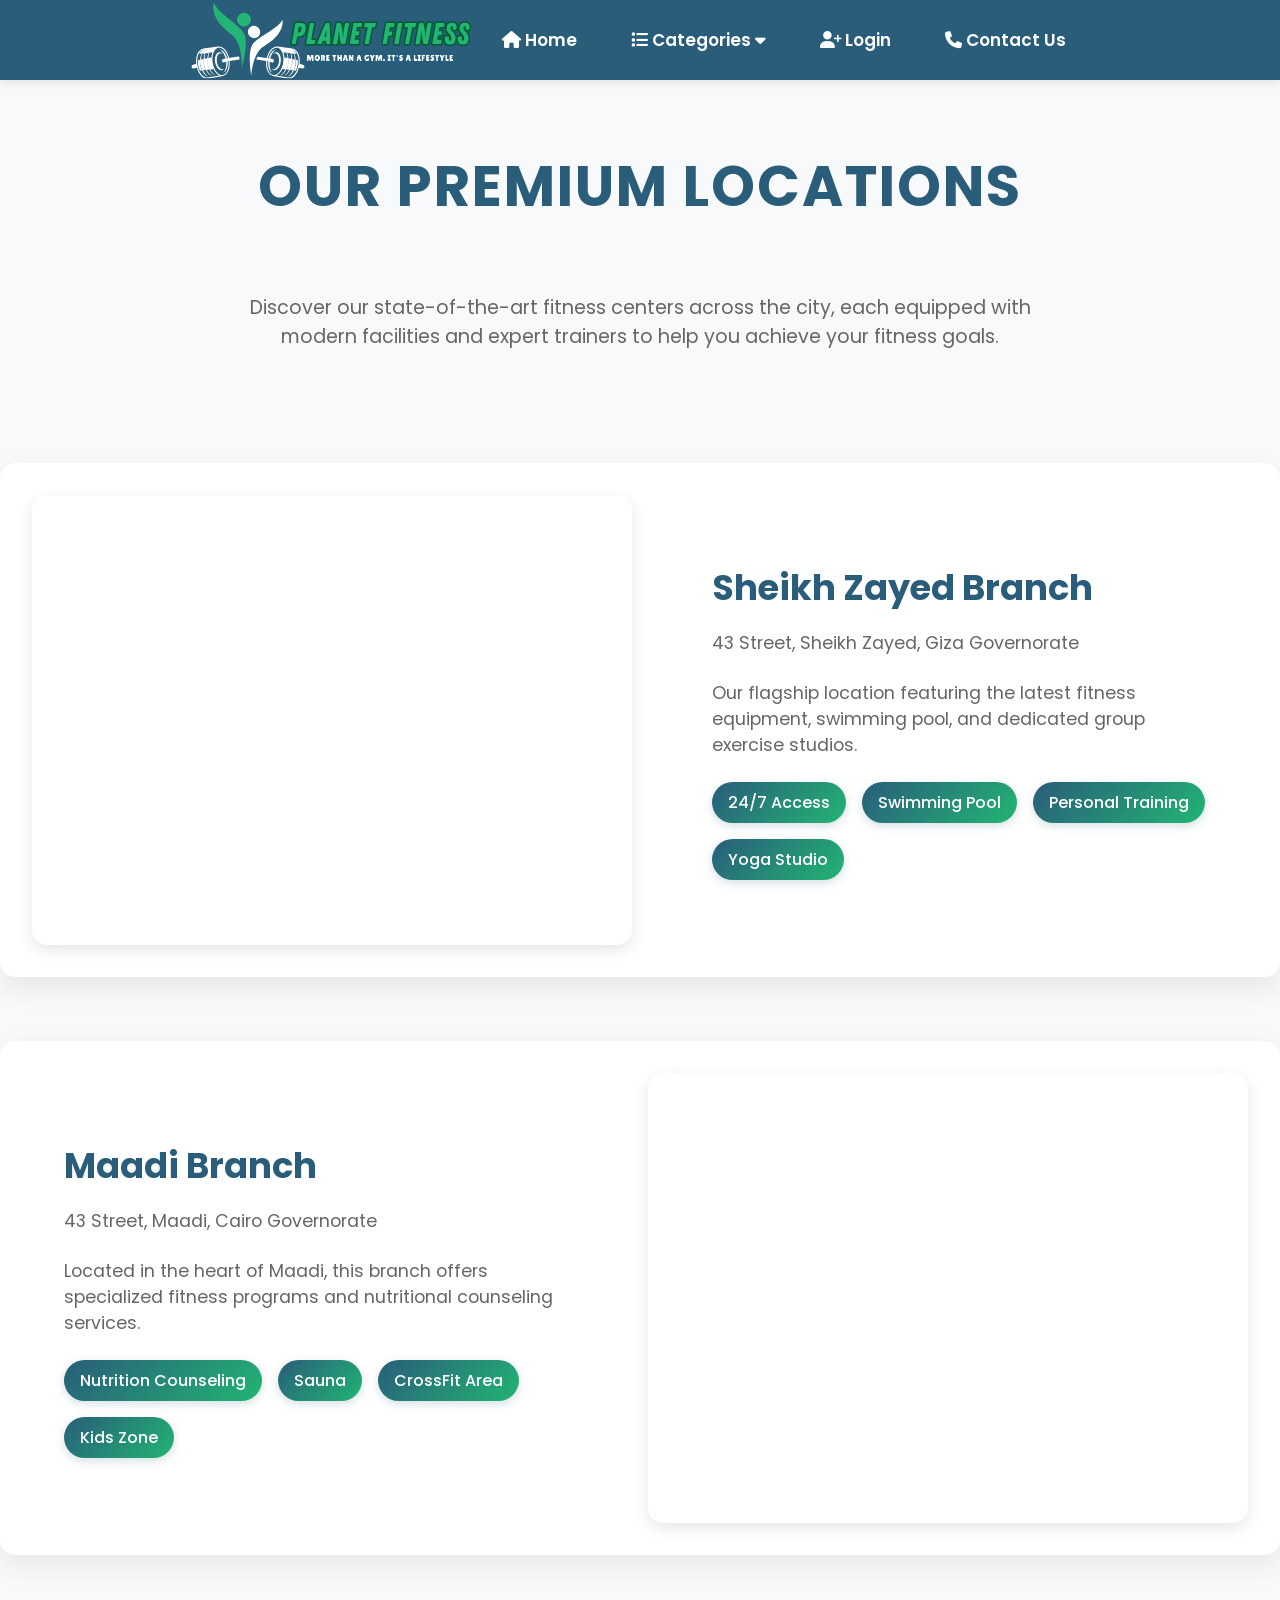
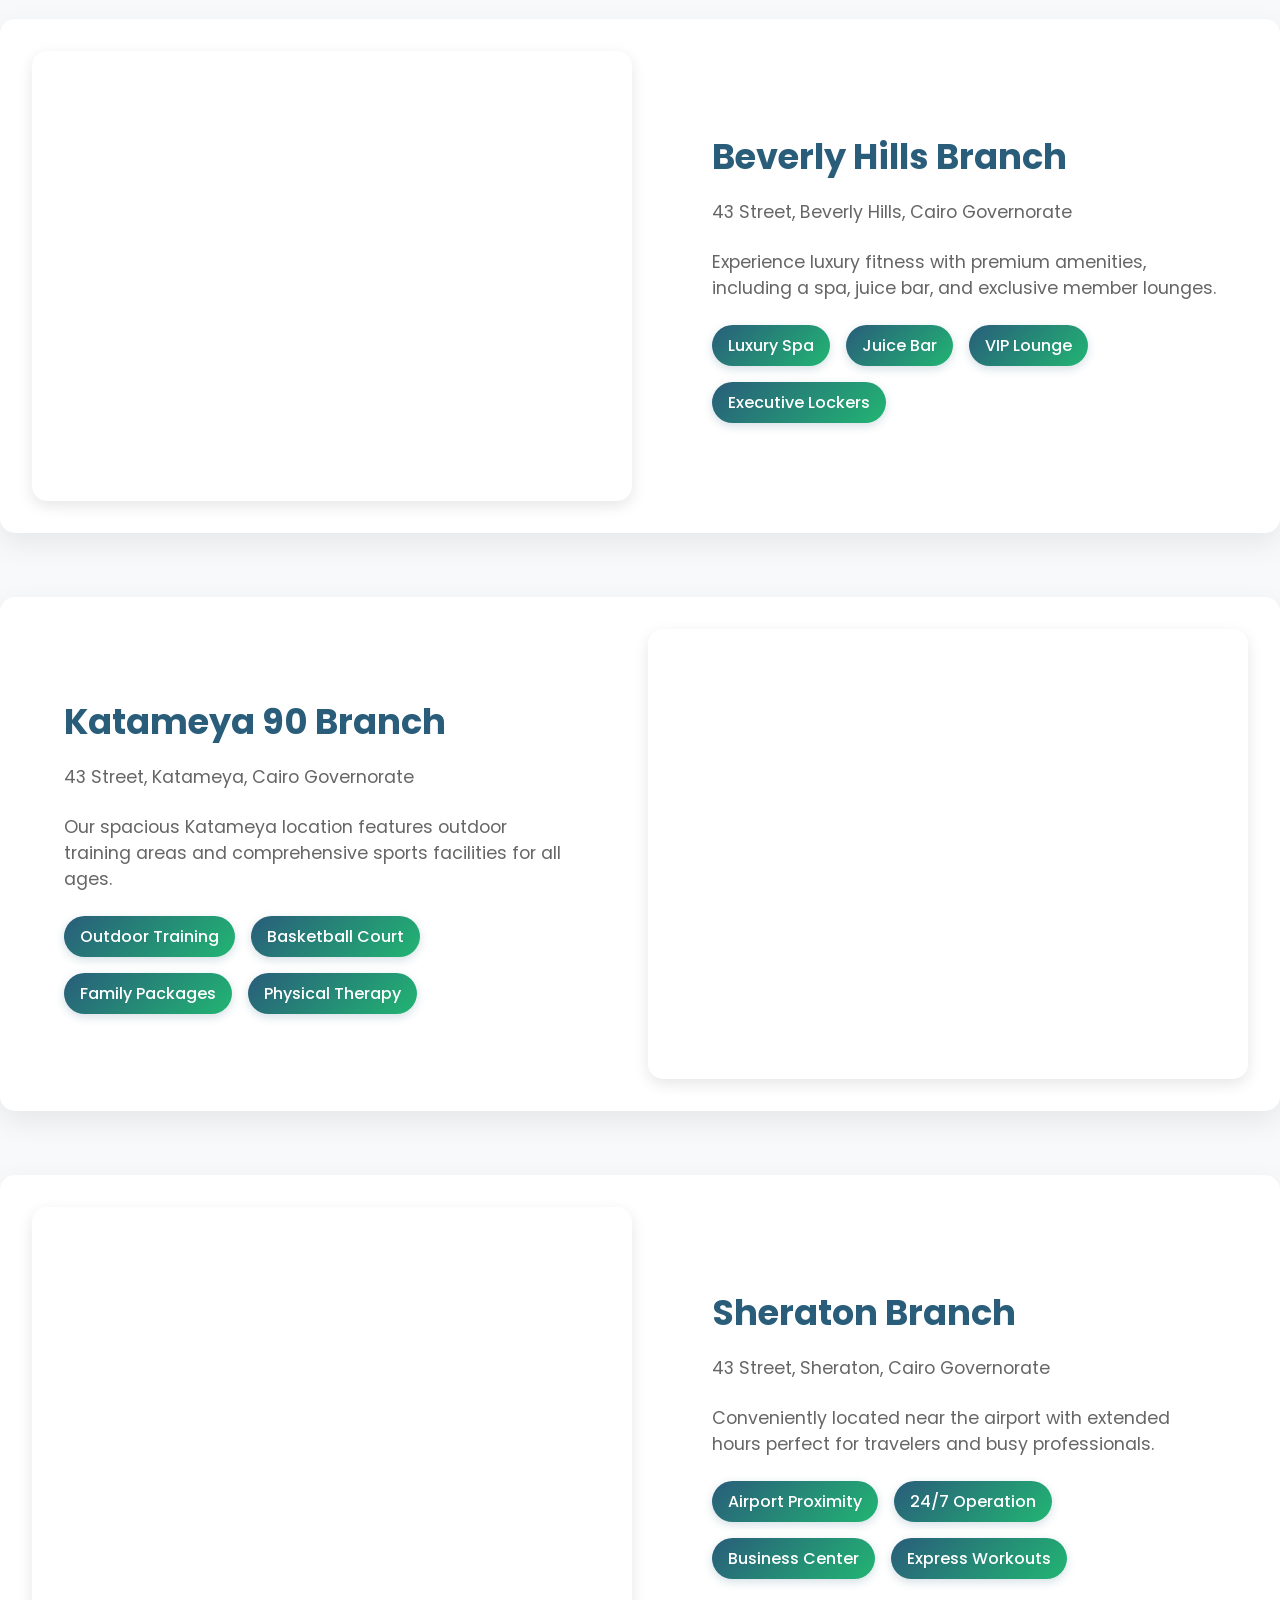
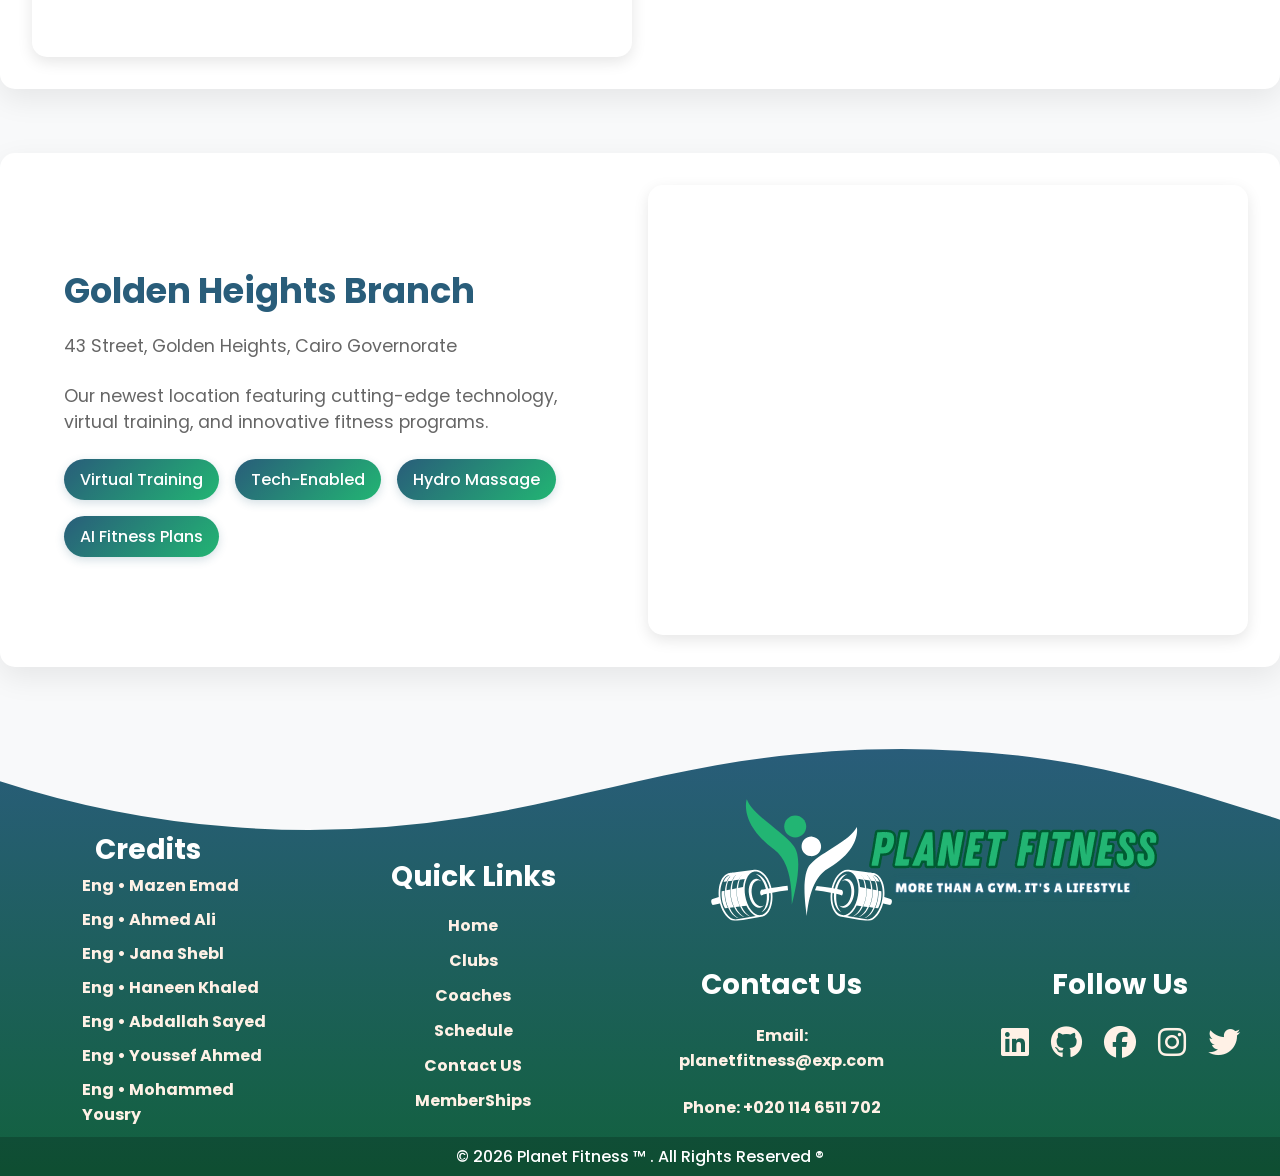
==== clubs/clubs.html @ 8f84c015 "Initial commit" ====
<!DOCTYPE html>
<html lang="en">
<head>
    <meta charset="UTF-8">
    <meta name="viewport" content="width=device-width, initial-scale=1.0">
    <title>Planet Fitness | Clubs</title>
    <!---Webpage Icon--->
    <link rel="Planet Fitness ICON" href="../Home_Page/Images/Planet_Fitness Icon.svg">
    <!---Java Script--->
    <script src="" defer></script>
    <!---Stylesheet {to style our page}--->
    <link rel="stylesheet" href="clubs.css">
    <!---Font Awesome {to use special icons in webpage}--->
    <link rel="stylesheet" href="https://cdnjs.cloudflare.com/ajax/libs/font-awesome/6.7.2/css/all.min.css" integrity="sha512-Evv84Mr4kqVGRNSgIGL/F/aIDqQb7xQ2vcrdIwxfjThSH8CSR7PBEakCr51Ck+w+/U6swU2Im1vVX0SVk9ABhg==" crossorigin="anonymous" referrerpolicy="no-referrer" />
</head>


<body>

<!----------------------------Navigation Bar------------------------->
<header>
    <nav>
      <!---------------Planet Fitness Logo------------------->
      <img class="LOGO" src="../Home_Page/Images/Planet_Fitness Logo.svg" alt="Planet Fitness Logo">
      <!--------Navigation Bar Links-------->
      <div class="Navlinks">    
        <a href="../Home_Page/home.html"><i class="fa-solid fa-house"></i> Home</a>
        <!-----------Dropdown Content-------->
          <div class="dropdown">
              <!-----------Categories btn-------->
              <button class="dropbtn"><i class="fa-solid fa-list fa-1x"></i> Categories <i class="fa fa-caret-down"></i></button>          
              <!-----------Dropdown Menu-------->
              <div class="dropdown-content">
                <a href="../clubs/clubs.html">Clubs</a>
                <a href="../coaches/coaches.html">Coaches</a>
                <a href="../Schedule/Schedule.html">Schedule</a>
                <a href="../Payment/Payment.html">Payment</a>
                <a href="../MemberShips/Memberships.html">MemberShips</a>
            </div>
        </div> 
        <a href="../Login_page/Login.html"><i class="fa-solid fa-user-plus fa-1x"></i> Login</a>
        <a href="../contact us/ContactUS.html"><i class="fa-solid fa-phone fa-1x"></i> Contact Us</a>
      </div>    
    </nav>
</header>

<!----------------------------Main Page Section------------------------->

<section class="clubContanier">
  <h1 class="main-title">Our Premium Locations</h1>
  <p class="subtitle">Discover our state-of-the-art fitness centers across the city, each equipped with modern facilities and expert trainers to help you achieve your fitness goals.</p>

  <div class="locations">
    <div class="location-map">
      <iframe src="https://www.google.com/maps/embed?pb=!1m18!1m12!1m3!1d110535.07263973569!2d30.84066589726562!3d30.03051640000001!2m3!1f0!2f0!3f0!3m2!1i1024!2i768!4f13.1!3m3!1m2!1s0x14585b99f26e61c3%3A0x307324186283476b!2sGold&#39;s%20Gym%20Elite%20-%20Sheikh%20Zayed!5e0!3m2!1sen!2seg!4v1764529908879!5m2!1sen!2seg" width="600" height="450" style="border:0;" allowfullscreen="" loading="lazy" referrerpolicy="no-referrer-when-downgrade"></iframe>
    </div>
    <div class="description">
      <h3>Sheikh Zayed Branch</h3>
      <p>43 Street, Sheikh Zayed, Giza Governorate</p>
      <p>Our flagship location featuring the latest fitness equipment, swimming pool, and dedicated group exercise studios.</p>
      <div class="branch-features">
        <span class="feature">24/7 Access</span>
        <span class="feature">Swimming Pool</span>
        <span class="feature">Personal Training</span>
        <span class="feature">Yoga Studio</span>
      </div>
    </div>
  </div>

  <div class="locations">
    <div class="description">
      <h3>Maadi Branch</h3>
      <p>43 Street, Maadi, Cairo Governorate</p>
      <p>Located in the heart of Maadi, this branch offers specialized fitness programs and nutritional counseling services.</p>
      <div class="branch-features">
        <span class="feature">Nutrition Counseling</span>
        <span class="feature">Sauna</span>
        <span class="feature">CrossFit Area</span>
        <span class="feature">Kids Zone</span>
      </div>
    </div>
    <div class="location-map">
      <iframe src="https://www.google.com/maps/embed?pb=!1m18!1m12!1m3!1d110613.44550256431!2d31.10720399726563!3d29.9601644!2m3!1f0!2f0!3f0!3m2!1i1024!2i768!4f13.1!3m3!1m2!1s0x145847cce4fe3e83%3A0x7d144c6dad33d7ec!2sGold&#39;s%20Gym%20Maadi!5e0!3m2!1sen!2seg!4v1764530091903!5m2!1sen!2seg" width="600" height="450" style="border:0;" allowfullscreen="" loading="lazy" referrerpolicy="no-referrer-when-downgrade"></iframe>
    </div>
  </div>

  <div class="locations">
    <div class="location-map">
      <iframe src="https://www.google.com/maps/embed?pb=!1m18!1m12!1m3!1d110501.59371030916!2d30.806177297265624!3d30.060523500000006!2m3!1f0!2f0!3f0!3m2!1i1024!2i768!4f13.1!3m3!1m2!1s0x1458590136699f01%3A0x9834e182960b1a3b!2sGold&#39;s%20Gym%20Beverly%20Hills!5e0!3m2!1sen!2seg!4v1764530146783!5m2!1sen!2seg" width="600" height="450" style="border:0;" allowfullscreen="" loading="lazy" referrerpolicy="no-referrer-when-downgrade"></iframe>
    </div>
    <div class="description">
      <h3>Beverly Hills Branch</h3>
      <p>43 Street, Beverly Hills, Cairo Governorate</p>
      <p>Experience luxury fitness with premium amenities, including a spa, juice bar, and exclusive member lounges.</p>
      <div class="branch-features">
        <span class="feature">Luxury Spa</span>
        <span class="feature">Juice Bar</span>
        <span class="feature">VIP Lounge</span>
        <span class="feature">Executive Lockers</span>
      </div>
    </div>
  </div>

  <div class="locations">
    <div class="description">
      <h3>Katameya 90 Branch</h3>
      <p>43 Street, Katameya, Cairo Governorate</p>
      <p>Our spacious Katameya location features outdoor training areas and comprehensive sports facilities for all ages.</p>
      <div class="branch-features">
        <span class="feature">Outdoor Training</span>
        <span class="feature">Basketball Court</span>
        <span class="feature">Family Packages</span>
        <span class="feature">Physical Therapy</span>
      </div>
    </div>
    <div class="location-map">
      <iframe src="https://www.google.com/maps/embed?pb=!1m18!1m12!1m3!1d110541.1904280459!2d31.33185259726563!3d30.025030100000002!2m3!1f0!2f0!3f0!3m2!1i1024!2i768!4f13.1!3m3!1m2!1s0x145822f160324b2b%3A0x8ba372106c43db40!2sGold&#39;s%20Gym%20Katameya%2090!5e0!3m2!1sen!2seg!4v1764530266375!5m2!1sen!2seg" width="600" height="450" style="border:0;" allowfullscreen="" loading="lazy" referrerpolicy="no-referrer-when-downgrade"></iframe>
    </div>
  </div>

  <div class="locations">
    <div class="location-map">
      <iframe src="https://www.google.com/maps/embed?pb=!1m18!1m12!1m3!1d110541.1904280459!2d31.33185259726563!3d30.025030100000002!2m3!1f0!2f0!3f0!3m2!1i1024!2i768!4f13.1!3m3!1m2!1s0x145816434831b1cd%3A0x5dcb8850bf53d805!2sGold&#39;s%20Gym%20Sheraton!5e0!3m2!1sen!2seg!4v1764530334021!5m2!1sen!2seg" width="600" height="450" style="border:0;" allowfullscreen="" loading="lazy" referrerpolicy="no-referrer-when-downgrade"></iframe>
    </div>
    <div class="description">
      <h3>Sheraton Branch</h3>
      <p>43 Street, Sheraton, Cairo Governorate</p>
      <p>Conveniently located near the airport with extended hours perfect for travelers and busy professionals.</p>
      <div class="branch-features">
        <span class="feature">Airport Proximity</span>
        <span class="feature">24/7 Operation</span>
        <span class="feature">Business Center</span>
        <span class="feature">Express Workouts</span>
      </div>
    </div>
  </div>

  <div class="locations">
    <div class="description">
      <h3>Golden Heights Branch</h3>
      <p>43 Street, Golden Heights, Cairo Governorate</p>
      <p>Our newest location featuring cutting-edge technology, virtual training, and innovative fitness programs.</p>
      <div class="branch-features">
        <span class="feature">Virtual Training</span>
        <span class="feature">Tech-Enabled</span>
        <span class="feature">Hydro Massage</span>
        <span class="feature">AI Fitness Plans</span>
      </div>
    </div>
    <div class="location-map">
      <iframe src="https://www.google.com/maps/embed?pb=!1m18!1m12!1m3!1d110447.24814480553!2d31.229386297265638!3d30.109175600000018!2m3!1f0!2f0!3f0!3m2!1i1024!2i768!4f13.1!3m3!1m2!1s0x145819e3a66553db%3A0x2bc5126ef105ff40!2sGold&#39;s%20gym%20golden%20heights!5e0!3m2!1sen!2seg!4v1764530510375!5m2!1sen!2seg" width="600" height="450" style="border:0;" allowfullscreen="" loading="lazy" referrerpolicy="no-referrer-when-downgrade"></iframe>
    </div>
  </div>

</section>








<!----------------------Footer--------------------------->
<footer>
    <!----------Footer Curved Background------------------->
    <div class="custom-shape-divider-top">
        <svg data-name="Layer 1" xmlns="http://www.w3.org/2000/svg" viewBox="0 0 1200 120" preserveAspectRatio="none">
          <path d="M321.39,56.44c58-10.79,114.16-30.13,172-41.86,82.39-16.72,168.19-17.73,250.45-.39C823.78,31,906.67,72,985.66,92.83c70.05,18.48,146.53,26.09,214.34,3V0H0V27.35A600.21,600.21,0,0,0,321.39,56.44Z" class="shape-fill"></path>
        </svg>
    </div>

    <!-----------Upper Footer Container----------->
    <div class="footercontainer">
        <!----------- 1st Part {Credit}-------->
        <div id="footercredit" class="footer-content">
            <h3>Credits</h3>
            <ul class="credit">
                <li><p>Eng • Mazen Emad</p></li>
                <li><p>Eng • Ahmed Ali</p></li>
                <li><p>Eng • Jana Shebl</p></li>
                <li><p>Eng • Haneen Khaled</p></li>
                <li><p>Eng • Abdallah Sayed</p></li>
                <li><p>Eng • Youssef Ahmed</p></li>
                <li><p>Eng • Mohammed Yousry</p></li>
            </ul>
        </div>
        <!----------- 2nd Part {Quick Links}-------->
        <div id="footerlinks" class="footer-content">
            <h3>Quick Links</h3>
            <ul class="quicklinks">
                <li><a href="../Home_Page/home.html">Home</a></li>
                <li><a href="../clubs/clubs.html">Clubs</a></li>
                <li><a href="../coaches/coaches.html">Coaches</a></li>
                <li><a href="../Schedule/Schedule.html">Schedule</a></li>
                <li><a href="../contact us/ContactUS.html">Contact US</a></li>
                <li><a href="../MemberShips/Memberships.html">MemberShips</a></li>
            </ul>
        </div>
        <!----------- 3nd Part {Contact Us}-------->
        <div id="footercontact" class="footer-content">
            <h3>Contact Us</h3>
            <p>Email: planetfitness@exp.com</p>
            <p>Phone: +020 114 6511 702</p>
        </div>
        <!----------- 4th Part {Social Media}-------->
        <div id="footerfollow" class="footer-content">
            <img id="footerlogo" src="../Home_Page/Images/Planet_Fitness Logo.svg" alt="Logo">
            <h3>Follow Us</h3>
            <ul class="social-icons">
                <li class="Blue"><a href="https://www.linkedin.com/in/mazen-emad-abdelsattar-96118b342?utm_source=share&utm_campaign=share_via&utm_content=profile&utm_medium=android_app" target="_blank"><i class="fa-brands fa-linkedin fa-2x fa-fade"></i></a></li>
                <li class="github"><a  href="https://github.com/MazenEmadAbdelsattar" target="_blank"><i class="fa-brands fa-github fa-2x fa-fade"></i></a></li>
                <li class="Blue"><a href="https://www.facebook.com/profile.php?id=100052692786291" target="_blank"><i class="fa-brands fa-facebook fa-2x fa-fade"></i></a></li>
                <li class="instagram"><a href="https://www.instagram.com/iammazenemad" target="_blank"><i class="fa-brands fa-instagram fa-2x fa-fade" ></i></a></li>
                <li class="Blue"><a href="#" target="_blank"><i class="fa-brands fa-twitter fa-2x fa-fade" ></i></a></li>
            </ul>
        </div>
    </div>
    <!--------------Lower Footer Container----------->
    <div class="bottom-bar">
        <p>&copy; 2026 Planet Fitness &trade;     . All Rights Reserved   &reg; </p>
        <!-- <p>built by Eng • Mazen Emad</p> -->
    </div>
  </footer>
  
</body>
</html>
---- clubs/clubs.css ----
/*---------To Use External Fonts-----------*/
@import url("https://fonts.googleapis.com/css2?family=Poppins:wght@300;400;500;600;700&display=swap");

* {
  margin: 0;
  padding: 0;
  box-sizing: border-box;
  scroll-behavior: smooth;
  font-family: "Poppins", serif;
}

body {
  text-align: center;
  background-color: #f8f9fa;
  animation: fadeIn 0.5s ease-in;
}

@keyframes fadeIn {
  from {
    opacity: 0.5;
  }

  to {
    opacity: 1;
  }
}

/*--------------------------------Header Styling-----------------------------*/
header {
  position: sticky;
  top: 0;
  z-index: 999;
  background-color: #295d7a;
  box-shadow: 0 2px 10px rgba(0, 0, 0, 0.1);
}

/*--------Navigation Bar Styling----------*/
nav {
  display: flex;
  align-items: center;
  justify-content: center;
  padding: 0 2rem;
  max-width: 1200px;
  margin: 0 auto;
}

/*-------Our Logo Styling-------*/
.LOGO {
  height: 5rem;
  cursor: grab;
  transform: translateY(0.07rem);
}

/*------All Links Styling------*/
.Navlinks {
  display: flex;
  align-items: center;
}

nav a {
  font-size: 17px;
  font-weight: 600;
  color: #ffffff;
  text-align: center;
  padding: 27px;
  text-decoration: none;
  transition: all 0.3s ease;
}

/*--------Categories btn & Dropdown Menu Styling-------*/
.dropbtn {
  font-weight: 550;
  cursor: pointer;
  transition: all 0.3s ease;
}

.dropdown {
  overflow: hidden;
}

.dropdown .dropbtn {
  font-size: 17px;
  border: none;
  outline: none;
  color: #ffffff;
  padding: 27px;
  background-color: transparent;
}

/*-------Navigation Links Hover Styling------*/
nav a:hover,
.dropdown:hover .dropbtn {
  background-color: rgba(34, 181, 115, 0.2);
  color: #ffffff;
}

/*-------Dropdown Menu Styling-----*/
.dropdown-content {
  display: none;
  position: absolute;
  background-color: #295d7a;
  z-index: 999;
  border-radius: 0 0 8px 8px;
  overflow: hidden;
  box-shadow: 0 5px 15px rgba(0, 0, 0, 0.1);
}

.dropdown-content a {
  color: #ffffff;
  text-decoration: none;
  display: block;
  text-align: left;
  width: 185px;
  padding: 20px 20px;
}

.dropdown-content a:hover {
  background-color: rgba(34, 181, 115, 0.3);
  color: #ffffff;
  padding-left: 23.9px;
}

.dropdown:hover .dropdown-content {
  display: block;
}

/*-------------Add Animation to dropdown-----------*/
@keyframes fadeIn {
  from {
    opacity: 0;
    transform: translateY(-10px);
  }

  to {
    opacity: 1;
    transform: translateY(0);
  }
}

.dropdown-content {
  animation: fadeIn 0.3s ease forwards;
}

/*--------------------Main Page Styling--------------------*/

.main-title {
  font-weight: bold;
  color: #295d7a;
  font-size: 3.5rem;
  margin: 4rem 0 0;
  text-transform: uppercase;
  letter-spacing: 2px;
}

.subtitle {
  color: #666;
  font-size: 1.2rem;
  margin-bottom: 3rem;
  max-width: 800px;
}

.clubContanier {
  display: flex;
  flex-direction: column;
  align-items: center;
  gap: 4rem;
  max-width: 1400px;
  margin: 0 auto;
}

.locations {
  display: flex;
  flex-direction: row;
  align-items: center;
  justify-content: center;
  gap: 3rem;
  width: 100%;
  padding: 2rem;
  background: white;
  border-radius: 15px;
  box-shadow: 0 10px 30px rgba(0, 0, 0, 0.08);
  transition: all 0.3s ease;
  overflow: hidden;
}

.locations:hover {
  transform: translateY(-5px);
  box-shadow: 0 15px 40px rgba(0, 0, 0, 0.233);
}

.location-map {
  border-radius: 15px;
  overflow: hidden;
  box-shadow: 0 5px 15px rgba(0, 0, 0, 0.1);
  transition: transform 0.3s ease;
}

.locations:hover .location-map {
  transform: scale(1.02);
}

.location-map iframe {
  transition: filter 0.3s ease;
  display: block;
}

.locations:hover .location-map iframe {
  filter: invert(100%);
}

.description {
  flex: 1;
  padding: 2rem;
  text-align: left;
}

.description h3 {
  color: #295d7a;
  font-size: 2.2rem;
  margin-bottom: 1rem;
}

.description p {
  color: #666;
  font-size: 1.1rem;
  margin-bottom: 1.5rem;
}

.branch-features {
  display: flex;
  flex-wrap: wrap;
  gap: 1rem;
  margin-top: 1.5rem;
}

.feature {
  background: linear-gradient(135deg, #295d7a, #22b573);
  color: white;
  padding: 0.5rem 1rem;
  border-radius: 25px;
  font-size: 1rem;
  font-weight: 500;
  box-shadow: 0 3px 10px rgba(41, 93, 122, 0.2);
  transition: transform 0.2s ease;
}

.feature:hover {
  transform: translateY(-2px);
  cursor: default;
}



/*------------------------Footer Styling---------------------*/
footer {
  overflow-x: hidden;
  margin-top: 5rem;
  background: linear-gradient(-180deg, #295d7a, #12613e);
  padding-top: 50px;
  width: 100%;
  position: relative;
}

/*------------------------Footer Curved BG Styling---------------------*/
.custom-shape-divider-top {
  position: absolute;
  top: 0;
  left: 0;
  width: 100%;
  overflow: hidden;
  line-height: 0;
}

.custom-shape-divider-top svg {
  position: relative;
  display: block;
  width: calc(136% + 1.3px);
  height: 150px;
}

.custom-shape-divider-top .shape-fill {
  fill: #f8f9fa;
}

/*----------------------Postion of content Styling----------------------*/
#footercredit {
  margin-top: 3rem;
  display: flex;
  flex-direction: column;
  justify-content: center;
}

#footerlinks {
  margin-top: 4rem;
  display: flex;
  flex-direction: column;
  justify-content: center;
}

#footercontact {
  margin-top: 10.45rem;
}

#footercontact p {
  text-align: center;
  width: auto;
  padding-bottom: 20px;
}

#footerlogo {
  height: 8rem;
  transform: translateX(-16rem);
  margin-bottom: 2rem;
  cursor: grab;
}

/*------------------------Upper Footer Styling-----------------*/
.footercontainer {
  margin: auto;
  display: flex;
  justify-content: center;
  gap: 3rem;
  height: 20rem;
}

.footer-content {
  width: 25%;
}

footer h3 {
  font-size: 28px;
  color: #ffffff;
  margin-bottom: 15px;
  text-align: center;
}

#footercredit h3 {
  margin-bottom: 0px;
}

.footer-content p {
  font-weight: bold;
  width: 215px;
  margin: auto;
  padding: 2px;
  color: rgb(255, 241, 230);
  text-decoration: none;
}

.footer-content a {
  font-weight: bold;
  width: 205px;
  margin: auto;
  padding: 2px;
  color: rgb(255, 241, 230);
  text-decoration: none;
}

.footer-content a:hover {
  color: #22b573;
}

.credit li {
  list-style-type: none;
  text-align: left;
  padding-left: 5rem;
  padding-bottom: 5px;
}

.quicklinks li {
  width: auto;
  text-align: center;
  list-style-type: none;
  padding-bottom: 10px;
}

.social-icons {
  justify-content: center;
  display: flex;
  gap: 0.5rem;
}

.social-icons li {
  display: inline-block;
  text-align: center;
  padding: 5px;
}

.github a:hover {
  color: #353535;
}

.instagram a:hover {
  color: #d62976;
}
.Blue a:hover {
  color: #0170ca;
}
/*---------------------Lower Footer Styling-----------------*/
.bottom-bar {
  background: rgba(0, 0, 0, 0.2);
  text-align: center;
  padding: 7px 0;
  margin-top: 20px;
  font-weight: 500;
}

.bottom-bar p {
  color: #ffffff;
  margin: 0;
  font-size: 16px;
}
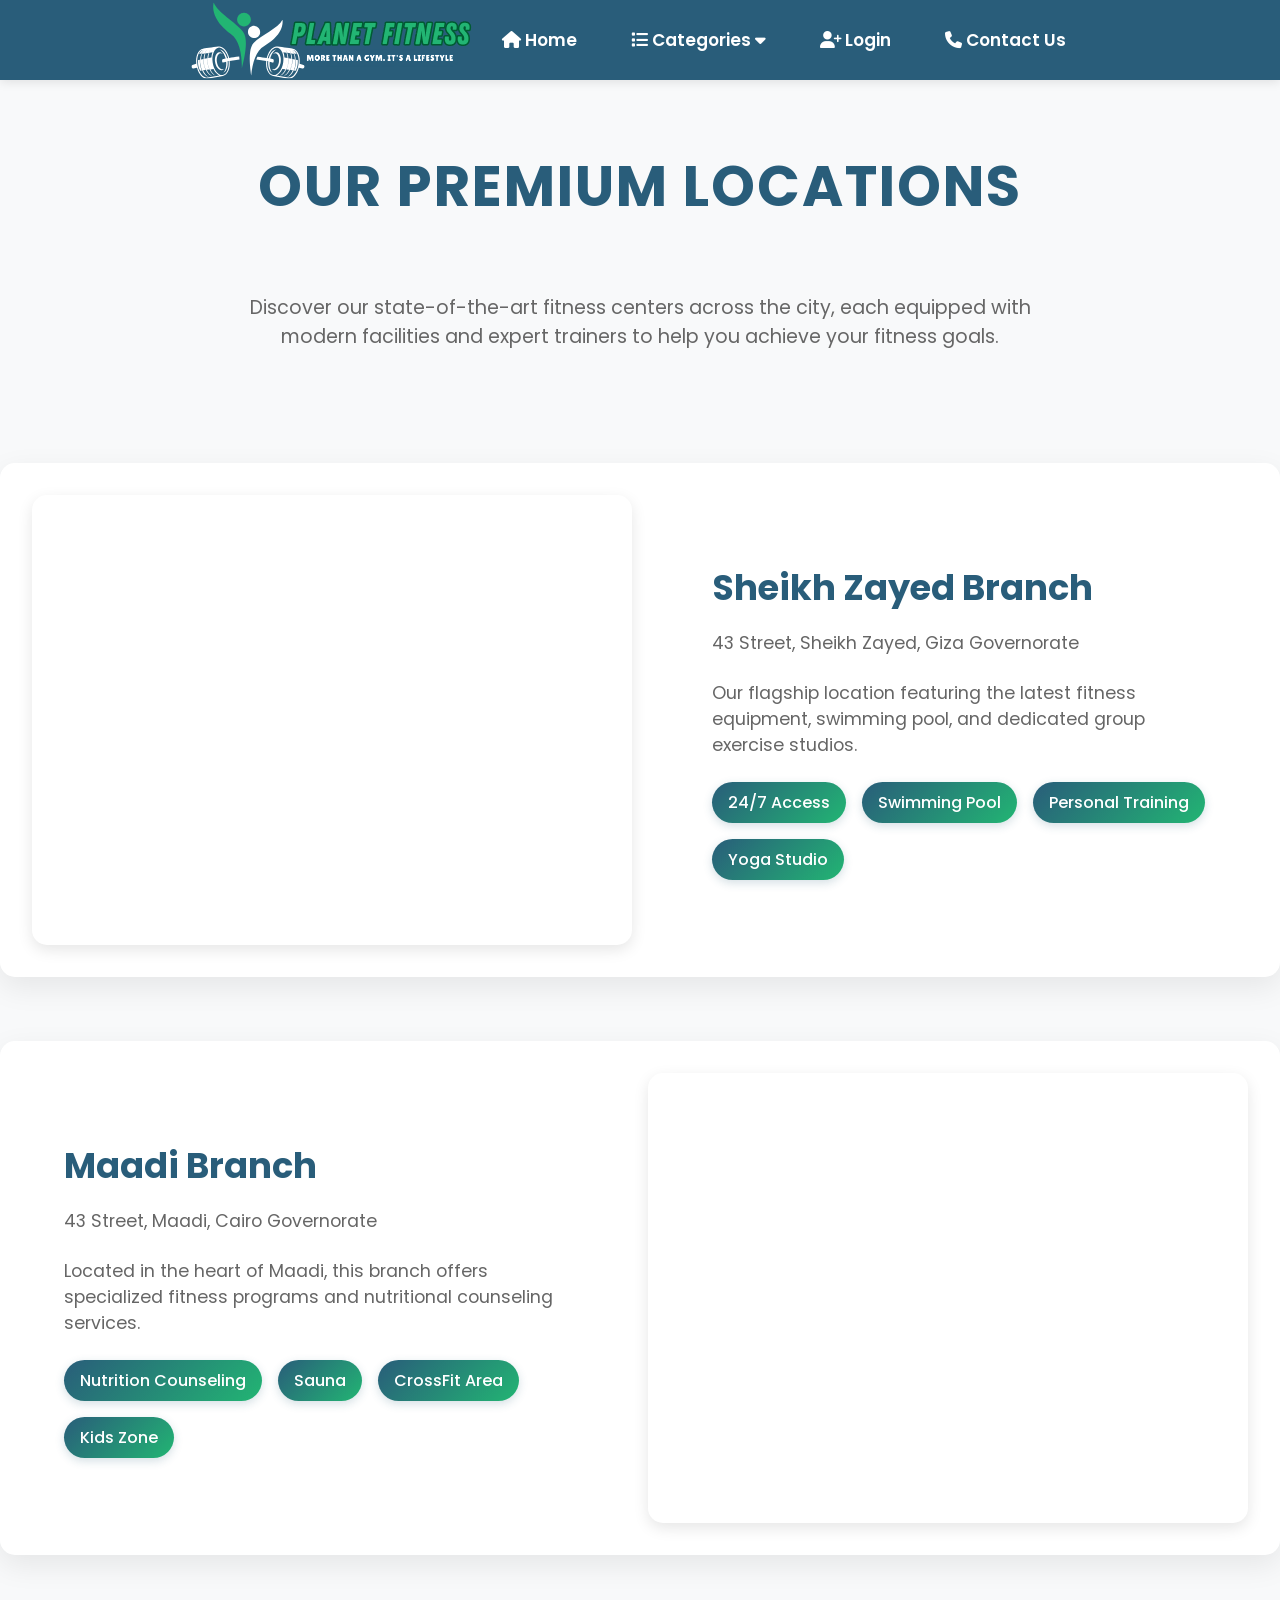
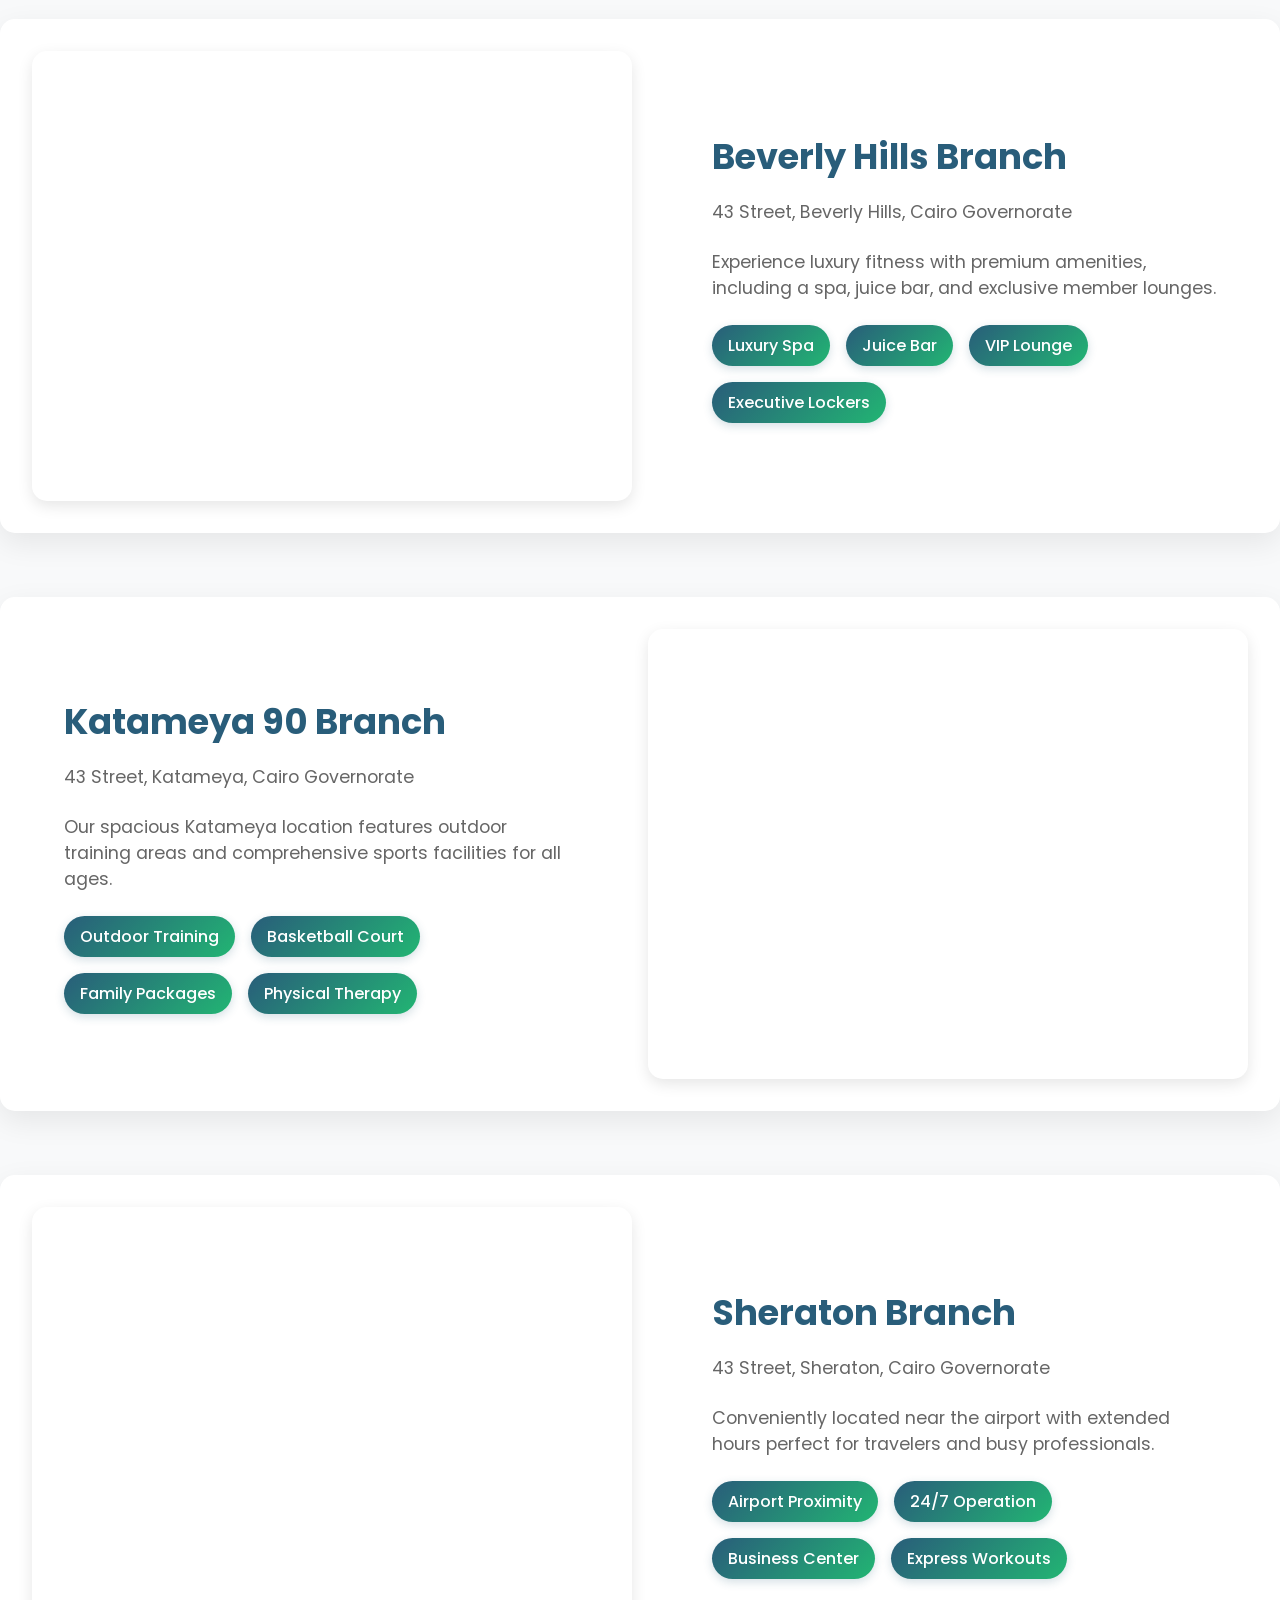
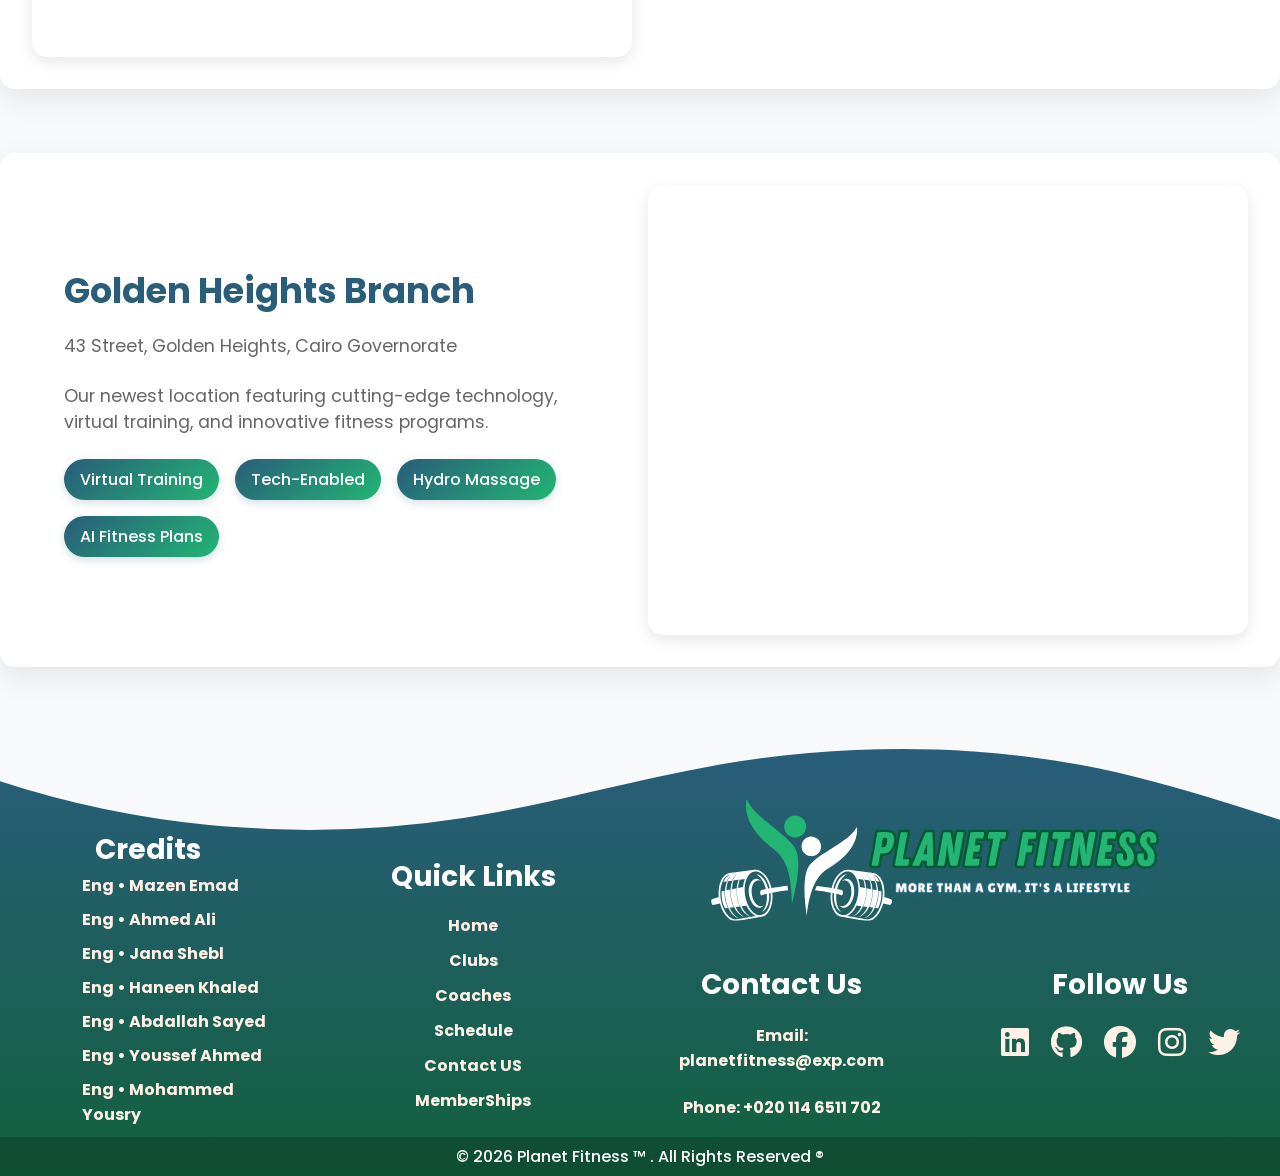
==== commit af534945: "v3" ====
--- a/clubs/clubs.html
+++ b/clubs/clubs.html
@@ -24,7 +24,7 @@
       <img class="LOGO" src="../Home_Page/Images/Planet_Fitness Logo.svg" alt="Planet Fitness Logo">
       <!--------Navigation Bar Links-------->
       <div class="Navlinks">    
-        <a href="../Home_Page/home.html"><i class="fa-solid fa-house"></i> Home</a>
+        <a href="../index.html"><i class="fa-solid fa-house"></i> Home</a>
         <!-----------Dropdown Content-------->
           <div class="dropdown">
               <!-----------Categories btn-------->
@@ -189,7 +189,7 @@
         <div id="footerlinks" class="footer-content">
             <h3>Quick Links</h3>
             <ul class="quicklinks">
-                <li><a href="../Home_Page/home.html">Home</a></li>
+                <li><a href="../index.html">Home</a></li>
                 <li><a href="../clubs/clubs.html">Clubs</a></li>
                 <li><a href="../coaches/coaches.html">Coaches</a></li>
                 <li><a href="../Schedule/Schedule.html">Schedule</a></li>
